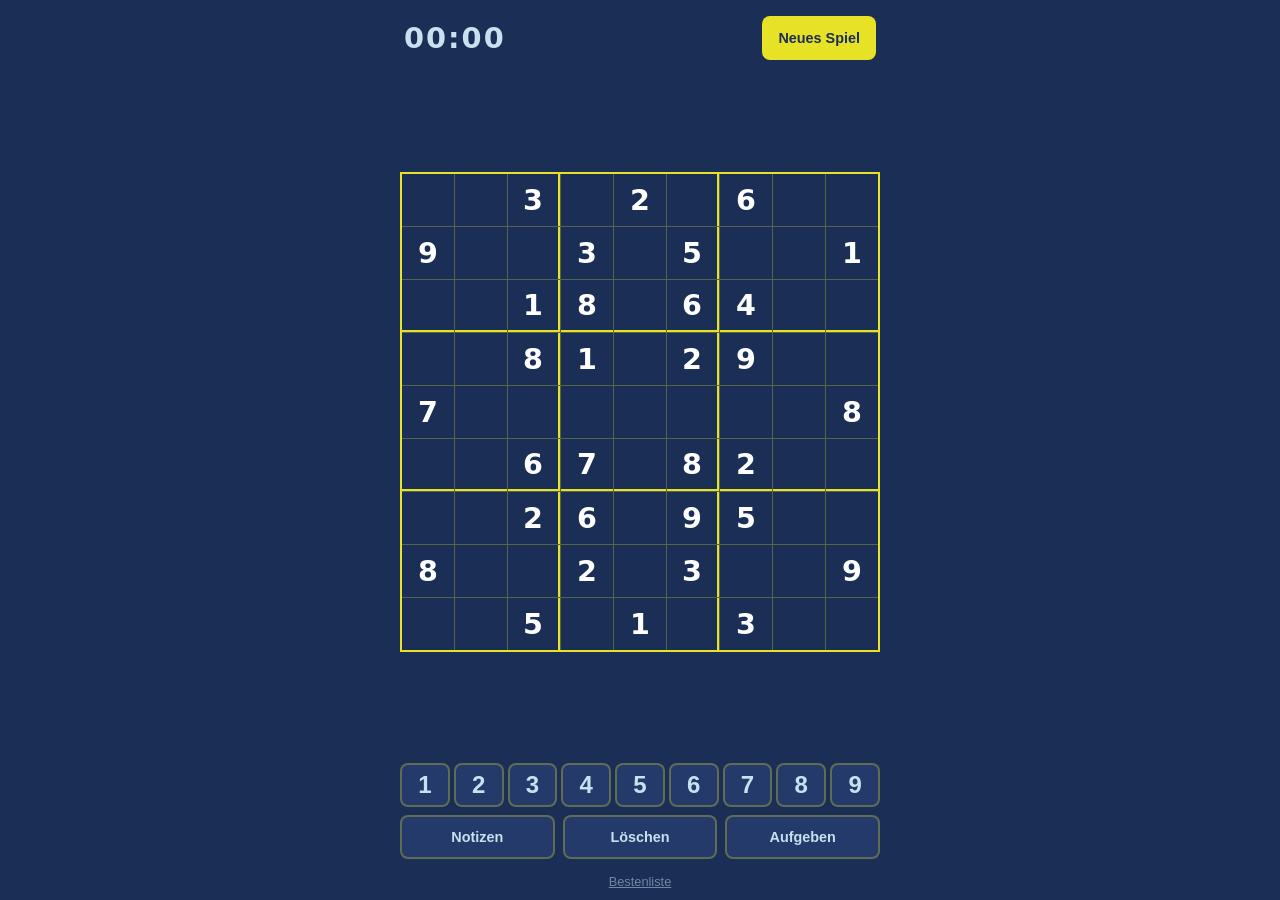
==== index.html @ 89fc482c "Add files via upload" ====
<!DOCTYPE html>
<html lang="de">
<head>
  <meta charset="UTF-8">
  <meta name="viewport" content="width=device-width, initial-scale=1.0, maximum-scale=1.0, user-scalable=no">
  <meta name="theme-color" content="#1A2E56">
  <meta name="apple-mobile-web-app-capable" content="yes">
  <meta name="apple-mobile-web-app-status-bar-style" content="black-translucent">
  <title>Sudoku</title>
  <link rel="stylesheet" href="css/style.css">
</head>
<body>
  <!-- Header -->
  <div class="header">
    <div id="timer" class="timer">00:00</div>
    <button id="btn-new-game" class="btn-new-game">Neues Spiel</button>
  </div>

  <!-- Grid -->
  <div class="grid-container">
    <div id="grid" class="grid"></div>
  </div>

  <!-- Controls -->
  <div class="controls">
    <div class="number-row">
      <button id="num-1" class="num-btn">1</button>
      <button id="num-2" class="num-btn">2</button>
      <button id="num-3" class="num-btn">3</button>
      <button id="num-4" class="num-btn">4</button>
      <button id="num-5" class="num-btn">5</button>
      <button id="num-6" class="num-btn">6</button>
      <button id="num-7" class="num-btn">7</button>
      <button id="num-8" class="num-btn">8</button>
      <button id="num-9" class="num-btn">9</button>
    </div>
    <div class="action-row">
      <button id="btn-notes" class="action-btn">Notizen</button>
      <button id="btn-erase" class="action-btn">Löschen</button>
      <button id="btn-check" class="action-btn">Aufgeben</button>
    </div>
  </div>

  <!-- Ranking toggle -->
  <div class="ranking-toggle">
    <button id="ranking-toggle-btn">Bestenliste</button>
  </div>

  <!-- Ranking panel -->
  <div id="ranking-panel" class="ranking-panel">
    <div class="ranking-header">
      <h3>Top 10</h3>
      <button id="ranking-close-btn" class="ranking-close">&times;</button>
    </div>
    <ul id="ranking-list" class="ranking-list"></ul>
  </div>

  <!-- Completion overlay -->
  <div id="overlay" class="overlay">
    <div class="overlay-content">
      <h2>Gelöst!</h2>
      <div id="overlay-time" class="time-display">00:00</div>
      <div id="overlay-rank" class="rank-info"></div>
      <button id="btn-play-again" class="btn-play-again">Nächstes Spiel</button>
    </div>
  </div>

  <!-- Loading screen -->
  <div id="loading" class="loading">
    <div class="loading-spinner"></div>
    <div class="loading-text">Generiere Sudoku…</div>
  </div>

  <script type="module" src="js/main.js"></script>
</body>
</html>
---- css/style.css ----
/* style.css – Mobile-first Sudoku (9:16 optimized) */

:root {
  --bg: #1A2E56;
  --bg-light: #243a6a;
  --grid-line: #E8E226;
  --grid-line-dim: rgba(232, 226, 38, 0.3);
  --number: #C9E0EE;
  --number-dim: rgba(201, 224, 238, 0.5);
  --given: #ffffff;
  --highlight: rgba(232, 226, 38, 0.12);
  --highlight-strong: rgba(232, 226, 38, 0.25);
  --error: #ff4d4d;
  --success: #4dff88;
  --note-color: rgba(201, 224, 238, 0.6);
  --cell-size: min(calc((100vw - 24px) / 9), 7dvh);
}

*, *::before, *::after {
  box-sizing: border-box;
  margin: 0;
  padding: 0;
}

html, body {
  height: 100%;
  overflow: hidden;
  background: var(--bg);
  color: var(--number);
  font-family: 'Segoe UI', system-ui, -apple-system, sans-serif;
  -webkit-tap-highlight-color: transparent;
  user-select: none;
  -webkit-user-select: none;
}

body {
  display: flex;
  flex-direction: column;
  align-items: center;
  max-width: 500px;
  margin: 0 auto;
  padding: 8px 10px;
  height: 100dvh;
}

/* Header */
.header {
  display: flex;
  justify-content: space-between;
  align-items: center;
  width: 100%;
  padding: 8px 4px;
  flex-shrink: 0;
}

.timer {
  font-size: 1.5rem;
  font-weight: 700;
  font-variant-numeric: tabular-nums;
  color: var(--number);
  letter-spacing: 2px;
}

.btn-new-game {
  background: var(--grid-line);
  color: var(--bg);
  border: none;
  border-radius: 8px;
  padding: 8px 16px;
  font-size: 0.9rem;
  font-weight: 700;
  cursor: pointer;
  touch-action: manipulation;
  min-height: 44px;
}

.btn-new-game:active {
  opacity: 0.8;
  transform: scale(0.96);
}

/* Grid */
.grid-container {
  display: flex;
  justify-content: center;
  align-items: center;
  flex: 1;
  width: 100%;
  min-height: 0;
  padding: 8px 0;
}

.grid {
  display: grid;
  grid-template-columns: repeat(9, var(--cell-size));
  grid-template-rows: repeat(9, var(--cell-size));
  border: 2.5px solid var(--grid-line);
  background: var(--grid-line-dim);
  gap: 1px;
}

.cell {
  background: var(--bg);
  display: flex;
  align-items: center;
  justify-content: center;
  font-size: calc(var(--cell-size) * 0.55);
  font-weight: 600;
  color: var(--number);
  cursor: pointer;
  position: relative;
  touch-action: manipulation;
  transition: background 0.1s;
}

/* Box borders – thicker lines every 3 cells */
.cell[data-col="2"],
.cell[data-col="5"] {
  border-right: 2px solid var(--grid-line);
}

.cell[data-row="2"],
.cell[data-row="5"] {
  border-bottom: 2px solid var(--grid-line);
}

/* Cell states */
.cell.player-value {
  color: var(--number);
  font-weight: 400;
}

.cell.given {
  color: var(--given);
  font-weight: 700;
}

.cell.selected {
  background: var(--highlight-strong);
}

.cell.highlighted {
  background: var(--highlight);
}

.cell.same-value {
  background: var(--highlight-strong);
}

.cell.error {
  color: var(--error);
}

/* Red cross overlay for wrong cells on game end */
.cell.wrong::after {
  content: '✕';
  position: absolute;
  top: 50%;
  left: 50%;
  transform: translate(-50%, -50%);
  font-size: calc(var(--cell-size) * 0.7);
  font-weight: 700;
  color: var(--error);
  opacity: 0.85;
  pointer-events: none;
  line-height: 1;
}

/* Notes (pencil marks) */
.cell .notes-grid {
  display: grid;
  grid-template-columns: repeat(3, 1fr);
  grid-template-rows: repeat(3, 1fr);
  width: 100%;
  height: 100%;
  position: absolute;
  top: 0;
  left: 0;
}

.cell .notes-grid .note {
  display: flex;
  align-items: center;
  justify-content: center;
  font-size: calc(var(--cell-size) * 0.22);
  color: var(--note-color);
  font-weight: 400;
}

/* Controls */
.controls {
  flex-shrink: 0;
  width: 100%;
  padding: 8px 0;
}

.number-row {
  display: flex;
  justify-content: center;
  gap: 4px;
  margin-bottom: 8px;
}

.num-btn {
  width: calc((100% - 32px) / 9);
  min-width: 32px;
  min-height: 44px;
  max-height: 52px;
  border: 2px solid var(--grid-line-dim);
  border-radius: 8px;
  background: var(--bg-light);
  color: var(--number);
  font-size: 1.3rem;
  font-weight: 700;
  cursor: pointer;
  touch-action: manipulation;
  display: flex;
  align-items: center;
  justify-content: center;
  transition: background 0.1s, transform 0.1s;
}

.num-btn:active {
  background: var(--grid-line);
  color: var(--bg);
  transform: scale(0.93);
}

.num-btn.completed {
  opacity: 0.3;
  pointer-events: none;
}

.action-row {
  display: flex;
  justify-content: center;
  gap: 8px;
}

.action-btn {
  flex: 1;
  max-width: 160px;
  min-height: 44px;
  border: 2px solid var(--grid-line-dim);
  border-radius: 8px;
  background: var(--bg-light);
  color: var(--number);
  font-size: 0.9rem;
  font-weight: 600;
  cursor: pointer;
  touch-action: manipulation;
  transition: background 0.1s;
}

.action-btn:active {
  background: var(--highlight-strong);
}

.action-btn.active {
  background: var(--grid-line);
  color: var(--bg);
  border-color: var(--grid-line);
}

/* Overlay */
.overlay {
  position: fixed;
  top: 0; left: 0; right: 0; bottom: 0;
  background: rgba(0, 0, 0, 0.85);
  display: none;
  flex-direction: column;
  align-items: center;
  justify-content: center;
  z-index: 100;
  padding: 20px;
}

.overlay.visible {
  display: flex;
}

.overlay-content {
  background: var(--bg-light);
  border: 2px solid var(--grid-line);
  border-radius: 16px;
  padding: 32px 24px;
  text-align: center;
  max-width: 340px;
  width: 100%;
}

.overlay-content h2 {
  color: var(--grid-line);
  font-size: 1.5rem;
  margin-bottom: 16px;
}

.overlay-content .time-display {
  font-size: 2.5rem;
  font-weight: 700;
  color: var(--number);
  margin-bottom: 8px;
  font-variant-numeric: tabular-nums;
}

.overlay-content .rank-info {
  color: var(--success);
  font-size: 1rem;
  margin-bottom: 20px;
}

.overlay-content .btn-play-again {
  background: var(--grid-line);
  color: var(--bg);
  border: none;
  border-radius: 8px;
  padding: 12px 32px;
  font-size: 1rem;
  font-weight: 700;
  cursor: pointer;
  touch-action: manipulation;
  min-height: 48px;
}

/* Ranking panel */
.ranking-toggle {
  width: 100%;
  text-align: center;
  padding: 4px 0 2px;
  flex-shrink: 0;
}

.ranking-toggle button {
  background: none;
  border: none;
  color: var(--number-dim);
  font-size: 0.8rem;
  cursor: pointer;
  text-decoration: underline;
  touch-action: manipulation;
}

.ranking-panel {
  display: none;
  position: fixed;
  bottom: 0;
  left: 0;
  right: 0;
  background: var(--bg-light);
  border-top: 2px solid var(--grid-line);
  border-radius: 16px 16px 0 0;
  padding: 16px 20px 24px;
  z-index: 50;
  max-height: 60dvh;
  overflow-y: auto;
}

.ranking-panel.visible {
  display: block;
}

.ranking-header {
  display: flex;
  justify-content: center;
  align-items: center;
  position: relative;
  margin-bottom: 8px;
}

.ranking-header h3 {
  color: var(--grid-line);
  font-size: 1rem;
}

.ranking-close {
  position: absolute;
  right: 0;
  background: none;
  border: none;
  color: var(--number);
  font-size: 1.5rem;
  cursor: pointer;
  touch-action: manipulation;
  min-width: 44px;
  min-height: 44px;
  display: flex;
  align-items: center;
  justify-content: center;
}

.ranking-list {
  list-style: none;
  font-size: 0.85rem;
}

.ranking-list li {
  display: flex;
  justify-content: space-between;
  padding: 4px 8px;
  border-bottom: 1px solid var(--grid-line-dim);
}

.ranking-list li .rank-num {
  color: var(--grid-line);
  font-weight: 700;
  width: 24px;
}

.ranking-list li .rank-time {
  font-variant-numeric: tabular-nums;
  font-weight: 600;
}

.ranking-list li .rank-date {
  color: var(--number-dim);
  font-size: 0.75rem;
}

/* Loading */
.loading {
  display: none;
  position: fixed;
  top: 0; left: 0; right: 0; bottom: 0;
  background: var(--bg);
  z-index: 200;
  flex-direction: column;
  align-items: center;
  justify-content: center;
}

.loading.visible {
  display: flex;
}

.loading-text {
  color: var(--grid-line);
  font-size: 1.2rem;
  font-weight: 600;
}

.loading-spinner {
  width: 40px;
  height: 40px;
  border: 3px solid var(--grid-line-dim);
  border-top-color: var(--grid-line);
  border-radius: 50%;
  animation: spin 0.8s linear infinite;
  margin-bottom: 16px;
}

@keyframes spin {
  to { transform: rotate(360deg); }
}

/* Responsive – larger screens */
@media (min-width: 500px) {
  :root {
    --cell-size: min(50px, calc((100dvh - 260px) / 9));
  }
}

@media (min-width: 768px) {
  :root {
    --cell-size: 52px;
  }

  .timer {
    font-size: 1.8rem;
  }

  .num-btn {
    font-size: 1.5rem;
  }
}
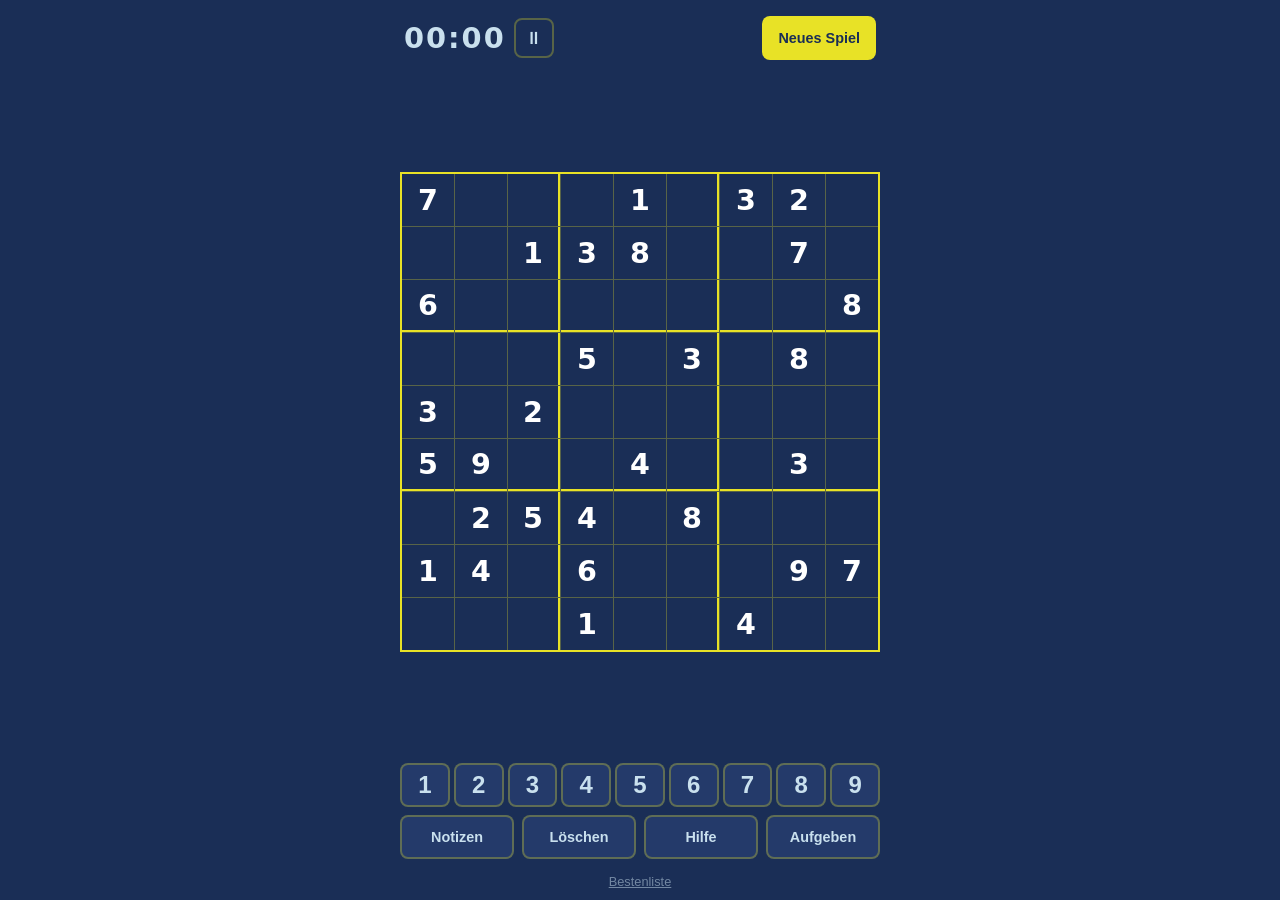
==== commit 5da045a3: "Add files via upload" ====
--- a/index.html
+++ b/index.html
@@ -12,13 +12,17 @@
 <body>
   <!-- Header -->
   <div class="header">
-    <div id="timer" class="timer">00:00</div>
+    <div class="timer-group">
+      <div id="timer" class="timer">00:00</div>
+      <button id="btn-pause" class="btn-pause">⏸</button>
+    </div>
     <button id="btn-new-game" class="btn-new-game">Neues Spiel</button>
   </div>
 
   <!-- Grid -->
   <div class="grid-container">
     <div id="grid" class="grid"></div>
+    <div id="pause-overlay" class="pause-overlay">Pause</div>
   </div>
 
   <!-- Controls -->
@@ -37,6 +41,7 @@
     <div class="action-row">
       <button id="btn-notes" class="action-btn">Notizen</button>
       <button id="btn-erase" class="action-btn">Löschen</button>
+      <button id="btn-hint" class="action-btn">Hilfe</button>
       <button id="btn-check" class="action-btn">Aufgeben</button>
     </div>
   </div>
@@ -47,6 +52,7 @@
   </div>
 
   <!-- Ranking panel -->
+  <div id="ranking-backdrop" class="ranking-backdrop"></div>
   <div id="ranking-panel" class="ranking-panel">
     <div class="ranking-header">
       <h3>Top 10</h3>
--- a/css/style.css
+++ b/css/style.css
@@ -53,12 +53,37 @@
   flex-shrink: 0;
 }
 
+.timer-group {
+  display: flex;
+  align-items: center;
+  gap: 8px;
+}
+
 .timer {
   font-size: 1.5rem;
   font-weight: 700;
   font-variant-numeric: tabular-nums;
   color: var(--number);
   letter-spacing: 2px;
+}
+
+.btn-pause {
+  background: none;
+  border: 2px solid var(--grid-line-dim);
+  border-radius: 8px;
+  color: var(--number);
+  font-size: 1.1rem;
+  cursor: pointer;
+  touch-action: manipulation;
+  min-width: 40px;
+  min-height: 40px;
+  display: flex;
+  align-items: center;
+  justify-content: center;
+}
+
+.btn-pause:active {
+  background: var(--highlight-strong);
 }
 
 .btn-new-game {
@@ -88,6 +113,24 @@
   width: 100%;
   min-height: 0;
   padding: 8px 0;
+  position: relative;
+}
+
+.pause-overlay {
+  display: none;
+  position: absolute;
+  top: 0; left: 0; right: 0; bottom: 0;
+  background: var(--bg);
+  z-index: 10;
+  align-items: center;
+  justify-content: center;
+  font-size: 1.2rem;
+  color: var(--number-dim);
+  font-weight: 600;
+}
+
+.pause-overlay.visible {
+  display: flex;
 }
 
 .grid {
@@ -338,6 +381,18 @@
   cursor: pointer;
   text-decoration: underline;
   touch-action: manipulation;
+}
+
+.ranking-backdrop {
+  display: none;
+  position: fixed;
+  top: 0; left: 0; right: 0; bottom: 0;
+  background: rgba(0, 0, 0, 0.5);
+  z-index: 49;
+}
+
+.ranking-backdrop.visible {
+  display: block;
 }
 
 .ranking-panel {
